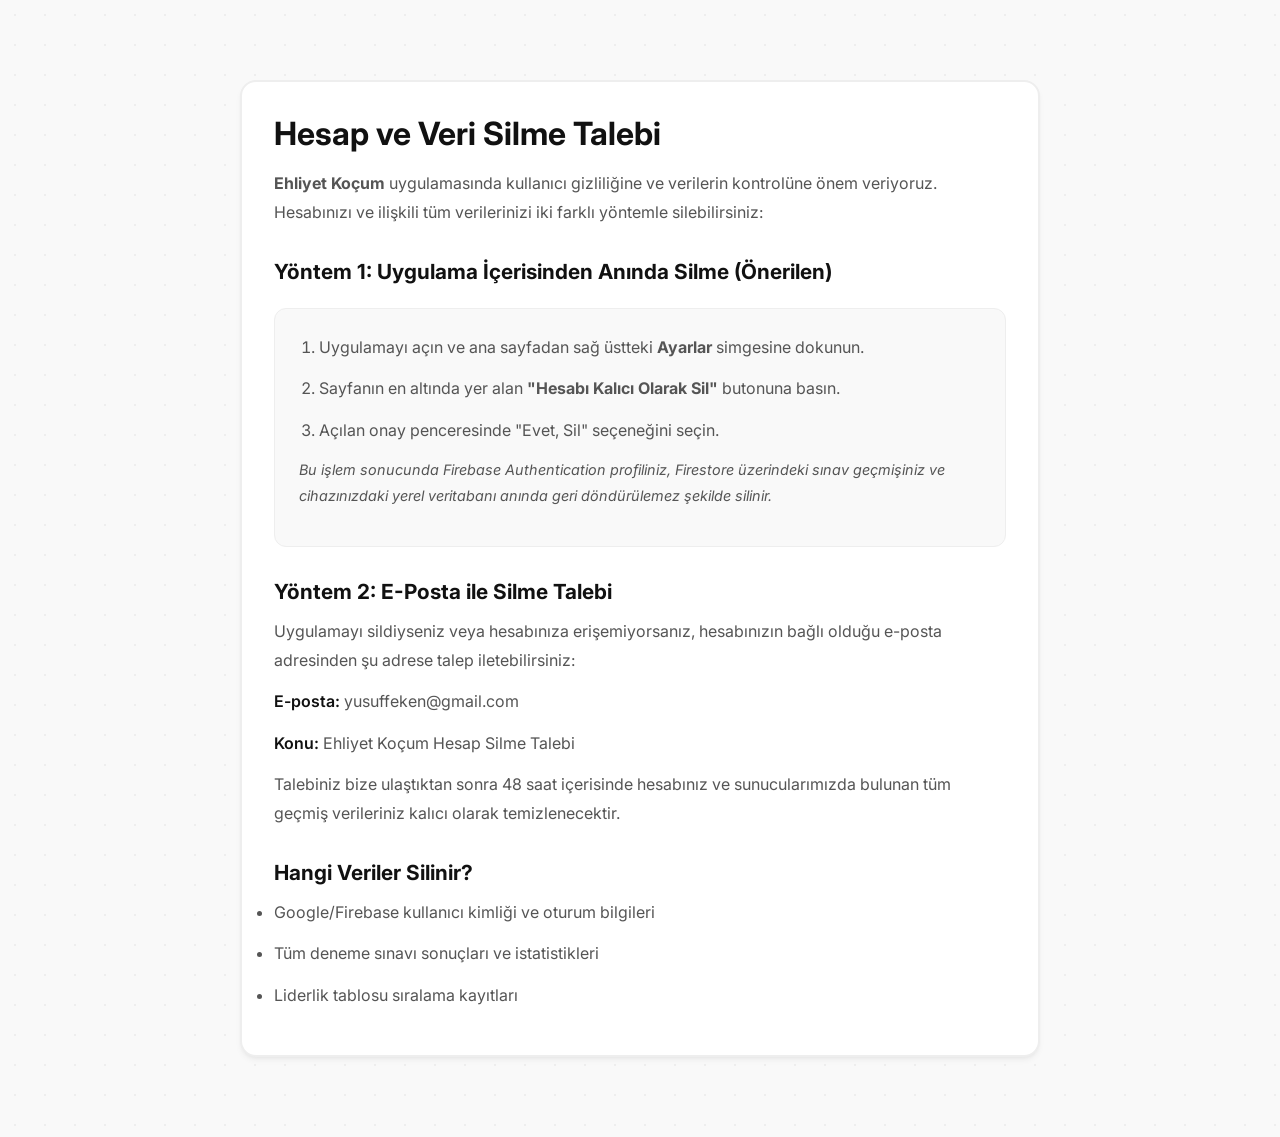
==== delete-account.html @ d31aae61 "Create delete-account.html" ====
<!DOCTYPE html>
<html lang="tr">
<head>
    <meta charset="UTF-8">
    <meta name="viewport" content="width=device-width, initial-scale=1.0">
    <title>Hesap ve Veri Silme Talebi - Ehliyet Koçum</title>
    <link rel="stylesheet" href="style.css">
    <link rel="preconnect" href="https://fonts.googleapis.com">
    <link rel="preconnect" href="https://fonts.gstatic.com" crossorigin>
    <link href="https://fonts.googleapis.com/css2?family=Inter:wght@400;500;600;700&display=swap" rel="stylesheet">
    <style>
        .delete-container { max-width: 800px; margin: 3rem auto; }
        .delete-container h1 { margin-bottom: 1rem; color: var(--heading-color); }
        .delete-container h2 { margin-top: 2rem; margin-bottom: 0.8rem; font-size: 1.3rem; color: var(--heading-color); }
        .delete-container p, .delete-container li { line-height: 1.8; color: var(--text-color); margin-bottom: 0.8rem; }
        .step-box { background-color: var(--background-color); border: 1px solid var(--border-color); border-radius: 12px; padding: 1.5rem; margin: 1.5rem 0; }
        .contact-highlight { font-weight: 600; color: var(--heading-color); }
    </style>
</head>
<body>
    <div class="page-wrapper">
        <main class="delete-container card">
            <h1>Hesap ve Veri Silme Talebi</h1>
            <p><strong>Ehliyet Koçum</strong> uygulamasında kullanıcı gizliliğine ve verilerin kontrolüne önem veriyoruz. Hesabınızı ve ilişkili tüm verilerinizi iki farklı yöntemle silebilirsiniz:</p>

            <h2>Yöntem 1: Uygulama İçerisinden Anında Silme (Önerilen)</h2>
            <div class="step-box">
                <ol style="margin-left: 20px;">
                    <li>Uygulamayı açın ve ana sayfadan sağ üstteki <strong>Ayarlar</strong> simgesine dokunun.</li>
                    <li>Sayfanın en altında yer alan <strong>"Hesabı Kalıcı Olarak Sil"</strong> butonuna basın.</li>
                    <li>Açılan onay penceresinde "Evet, Sil" seçeneğini seçin.</li>
                </ol>
                <p style="margin-top: 10px; font-size: 0.9rem;"><em>Bu işlem sonucunda Firebase Authentication profiliniz, Firestore üzerindeki sınav geçmişiniz ve cihazınızdaki yerel veritabanı anında geri döndürülemez şekilde silinir.</em></p>
            </div>

            <h2>Yöntem 2: E-Posta ile Silme Talebi</h2>
            <p>Uygulamayı sildiyseniz veya hesabınıza erişemiyorsanız, hesabınızın bağlı olduğu e-posta adresinden şu adrese talep iletebilirsiniz:</p>
            <p><span class="contact-highlight">E-posta:</span> yusuffeken@gmail.com</p>
            <p><span class="contact-highlight">Konu:</span> Ehliyet Koçum Hesap Silme Talebi</p>
            <p>Talebiniz bize ulaştıktan sonra 48 saat içerisinde hesabınız ve sunucularımızda bulunan tüm geçmiş verileriniz kalıcı olarak temizlenecektir.</p>

            <h2>Hangi Veriler Silinir?</h2>
            <ul>
                <li>Google/Firebase kullanıcı kimliği ve oturum bilgileri</li>
                <li>Tüm deneme sınavı sonuçları ve istatistikleri</li>
                <li>Liderlik tablosu sıralama kayıtları</li>
            </ul>
        </main>
    </div>
</body>
</html>
---- style.css ----
:root {
    --background-color: #f9f9f9; --surface-color: #ffffff; --border-color: #eeeeee;
    --heading-color: #111111; --text-color: #555555; --primary-color: #000000;
    --shadow-color: rgba(0, 0, 0, 0.05); --glow-button-color: rgba(0, 0, 0, 0.25); 
    --online-color: #3ba55d; --idle-color: #faa61a; --dnd-color: #ed4245; --offline-color: #747f8d;
    --ready-color: #6366f1;
}
body.dark-theme {
    --background-color: #151515; --surface-color: #1e1e1e; --border-color: #444444;
    --heading-color: #f5f5f5; --text-color: #999999; --primary-color: #ffffff;
    --shadow-color: rgba(0, 0, 0, 0.2); --glow-button-color: rgba(255, 255, 255, 0.2);
}


.status-badge.ready { background-color: #6366f11a; color: var(--ready-color); }
.status-badge.ready::before { content: ''; width: 8px; height: 8px; border-radius: 50%; background-color: var(--ready-color); margin-right: 0.5rem; }

.project-link-btn {
    display: inline-flex;
    align-items: center;
    gap: 8px;
    margin-top: 1.2rem;
    padding: 8px 16px;
    background-color: var(--background-color);
    border: 1px solid var(--border-color);
    border-radius: 8px;
    text-decoration: none;
    color: var(--heading-color);
    font-size: 0.85rem;
    font-weight: 600;
    transition: all 0.3s ease;
}

.project-link-btn i {
    font-size: 1rem;
    color: #0077b5;
}

.project-link-btn:hover {
    border-color: var(--heading-color);
    transform: translateY(-2px);
    box-shadow: 0 4px 10px var(--shadow-color);
}

.venture-card {
    border-left: 4px solid var(--primary-color);
}


* { margin: 0; padding: 0; box-sizing: border-box; }
html { scroll-behavior: smooth; }
body {
    font-family: 'Inter', sans-serif;
    background-color: var(--background-color); color: var(--text-color);
    transition: background-color 0.3s ease, color 0.3s ease;
    background-image: radial-gradient(var(--border-color) 1px, transparent 1px);
    background-size: 30px 30px;
}

.page-wrapper { max-width: 1100px; margin: 0 auto; padding: 2rem; }

.card {
    background-color: var(--surface-color); border: 2px solid var(--border-color);
    border-radius: 16px; padding: 2rem; margin-bottom: 2rem;
    box-shadow: 0 4px 6px -1px var(--shadow-color), 0 2px 4px -2px var(--shadow-color);
    transition: all 0.3s ease-in-out;
}
.card:hover { transform: translateY(-5px); box-shadow: 0 10px 15px -3px var(--shadow-color), 0 4px 6px -4px var(--shadow-color); }

header.card { 
    padding: 0.6rem 2rem; position: sticky; top: 2rem; z-index: 100; margin-bottom: 2rem; 
    transition: all 0.4s ease-in-out; 
}
header.scrolled { 
    max-width: 350px; margin-left: auto; margin-right: auto; 
    backdrop-filter: blur(10px); 
    background-color: color-mix(in srgb, var(--surface-color) 90%, transparent); 
    border-radius: 50px; 
}
.header-content { display: flex; justify-content: space-between; align-items: center; position: relative; }
.logo { font-size: 1.5rem; font-weight: 700; color: var(--heading-color); text-decoration: none; }

.header-actions { display: flex; align-items: center; gap: 0.8rem; }
#theme-toggle, #menu-toggle, #lang-toggle { 
    background: transparent; border: 2px solid var(--border-color); color: var(--text-color); 
    width: 40px; height: 40px; font-size: 1.2rem; border-radius: 12px; cursor: pointer; 
    display: flex; align-items: center; justify-content: center; transition: all 0.3s ease; 
}
#lang-toggle { font-size: 0.9rem; font-weight: 700; letter-spacing: 0.5px; }

#theme-toggle:hover, #menu-toggle:hover, #lang-toggle:hover { 
    color: var(--primary-color); border-color: var(--primary-color); transform: scale(1.1); 
    background-color: var(--background-color);
}
#theme-toggle .fa-sun { display: none; }
.dark-theme #theme-toggle .fa-sun { display: block; }
.dark-theme #theme-toggle .fa-moon { display: none; }

header.scrolled #menu-toggle { display: none !important; }
header.scrolled .nav-dropdown { display: none !important; }

.nav-dropdown {
    position: absolute; top: 70px; right: 0; width: 200px;
    background-color: var(--surface-color); border: 2px solid var(--border-color);
    border-radius: 12px; padding: 1rem; display: flex; flex-direction: column; gap: 0.8rem;
    box-shadow: 0 10px 25px var(--shadow-color);
    opacity: 0; transform: translateY(-10px); pointer-events: none; transition: all 0.3s ease;
}
.nav-dropdown.active { opacity: 1; transform: translateY(0); pointer-events: all; }
.nav-link { 
    color: var(--text-color); text-decoration: none; font-weight: 500; font-size: 1rem; 
    padding: 8px 12px; border-radius: 8px; transition: background-color 0.2s, color 0.2s;
    text-align: right;
}
.nav-link:hover { color: var(--heading-color); background-color: var(--background-color); }

#about { margin-top: 0; }
.about-content { display: flex; align-items: center; gap: 3rem; }
.text-content { flex: 2; display: flex; flex-direction: column; }
.profile-image-container { flex: 1; max-width: 220px; align-self: center; border-radius: 12px; overflow: hidden; }
.profile-image-container img { width: 100%; height: 100%; object-fit: cover; }
.text-content h1 { font-size: 2.5rem; color: var(--heading-color); }
.text-content .subtitle { font-size: 1.2rem; margin-bottom: 1rem; }
.text-content .description { line-height: 1.7; margin-bottom: 2rem; }

.cta-button { background-color: var(--primary-color); color: var(--background-color); display: inline-block; text-decoration: none; padding: 12px 24px; border-radius: 8px; font-weight: 500; align-self: flex-start; position: relative; overflow: hidden; transition: transform 0.3s ease, box-shadow 0.3s ease; }
.cta-button::after { content: ''; position: absolute; top: 0; left: -150%; width: 100%; height: 100%; transform: skewX(-25deg); background: linear-gradient(to right, transparent, rgba(255, 255, 255, 0.4), transparent); transition: left 0.8s ease; }
.cta-button:hover { transform: scale(1.05) translateY(-2px); box-shadow: 0 10px 25px var(--glow-button-color); }
.cta-button:hover::after { left: 150%; }

.status-container { display: flex; align-items: center; flex-wrap: wrap; gap: 1rem; margin-bottom: 1rem; }
.status-badge { display: inline-flex; align-items: center; padding: 4px 10px; border-radius: 20px; font-size: 0.9rem; font-weight: 500; transition: all 0.3s ease; }
.status-badge .status-dot { width: 8px; height: 8px; border-radius: 50%; margin-right: 0.5rem; }
.status-badge.online { background-color: #3ba55d1a; color: var(--online-color); }
.status-badge.online .status-dot { background-color: var(--online-color); }
.status-badge.idle { background-color: #faa61a1a; color: var(--idle-color); }
.status-badge.idle .status-dot { background-color: var(--idle-color); }
.status-badge.dnd { background-color: #ed42451a; color: var(--dnd-color); }
.status-badge.dnd .status-dot { background-color: var(--dnd-color); }
.status-badge.offline { background-color: #747f8d1a; color: var(--offline-color); }
.status-badge.offline .status-dot { background-color: var(--offline-color); }
#spotify-now-playing { display: flex; align-items: center; gap: 0.5rem; font-size: 0.9rem; }
#spotify-now-playing .fab.fa-spotify { color: #1DB954; font-size: 1.2rem; }
#spotify-now-playing a { color: var(--heading-color); text-decoration: none; font-weight: 600; }

.grid-container { display: grid; grid-template-columns: 1fr 1fr; gap: 2rem; }
.section-title { font-size: 1.2rem; color: var(--heading-color); margin-bottom: 1.5rem; }

#experiences ul { list-style: none; }
.experience-item { padding-bottom: 1rem; margin-bottom: 1rem; border-bottom: 1px solid var(--border-color); }
.experience-item:last-child { border-bottom: none; margin-bottom: 0; }
.experience-item h3 { font-size: 1rem; color: var(--heading-color); }

.projects-grid { display: grid; grid-template-columns: repeat(auto-fit, minmax(250px, 1fr)); gap: 1.5rem; }
.project-card {
    background-color: var(--background-color); border: 1px solid var(--border-color);
    padding: 1.2rem; border-radius: 12px; transition: transform 0.3s ease, border-color 0.3s;
}
.project-card:hover { transform: translateY(-3px); border-color: var(--heading-color); }
.project-header { display: flex; justify-content: space-between; align-items: center; margin-bottom: 0.8rem; }
.project-header h3 { font-size: 1.1rem; color: var(--heading-color); margin: 0; }
.project-desc { font-size: 0.9rem; color: var(--text-color); margin-bottom: 1rem; line-height: 1.5; }
.project-techs { display: flex; gap: 0.5rem; flex-wrap: wrap; }
.project-techs span {
    font-size: 0.75rem; padding: 2px 8px; background-color: var(--surface-color);
    border: 1px solid var(--border-color); border-radius: 6px; color: var(--text-color);
}

.social-links { display: flex; flex-direction: column; gap: 1rem; }
.social-links a { text-decoration: none; color: var(--text-color); font-weight: 500; }
.social-links i { margin-right: 0.5rem; color: var(--heading-color); }
.repo-table { width: 100%; border-collapse: collapse; }
.repo-table td { padding: 1rem 0; vertical-align: middle; border-bottom: 1px solid var(--border-color); }
.repo-table td a { color: var(--heading-color); text-decoration: none; font-weight: 600; }
.repo-table td:last-child { text-align: right; }
.language-cell { display: flex; align-items: center; justify-content: flex-end; font-size: 0.9rem; }
.language-dot { width: 12px; height: 12px; border-radius: 50%; margin-right: 0.5rem; }

.tech-category { margin-bottom: 2rem; }
.tech-category:last-child { margin-bottom: 0; }
.tech-category h3 {
    font-size: 1rem; color: var(--text-color); margin-bottom: 1rem;
    font-weight: 600; letter-spacing: 0.5px; opacity: 0.8;
}
.tech-list { display: flex; flex-wrap: wrap; gap: 0.8rem; }
.tech-item { display: flex; align-items: center; gap: 0.5rem; padding: 8px 16px; background-color: var(--background-color); border: 1px solid var(--border-color); border-radius: 8px; font-weight: 500; }
.tech-item i { font-size: 1.5rem; color: var(--heading-color); }

.competency-list { display: flex; flex-wrap: wrap; gap: 0.8rem; }
.competency-badge {
    padding: 8px 16px; border-radius: 20px; font-size: 0.9rem; font-weight: 500;
    background-color: var(--background-color); border: 1px solid var(--border-color);
    color: var(--heading-color); transition: all 0.3s ease;
    box-shadow: 0 2px 4px rgba(0,0,0,0.02);
}
.competency-badge:hover { border-color: var(--heading-color); transform: translateY(-2px); }

.contact-container { display: grid; grid-template-columns: 1fr 1.5fr; gap: 3rem; }
.contact-info h3 { font-size: 1.5rem; margin-bottom: 1rem; color: var(--heading-color); }
.contact-info p { margin-bottom: 2rem; line-height: 1.6; }
.contact-methods { display: flex; flex-direction: column; gap: 1rem; }
.method-item { display: flex; align-items: center; gap: 1rem; font-weight: 500; }
.method-item i { width: 40px; height: 40px; display: flex; align-items: center; justify-content: center; background-color: var(--background-color); border-radius: 8px; border: 1px solid var(--border-color); color: var(--heading-color); }

.contact-form .form-group { margin-bottom: 1.2rem; }
.contact-form label { display: block; margin-bottom: 0.5rem; font-size: 0.9rem; font-weight: 500; color: var(--heading-color); }
.contact-form input, .contact-form textarea {
    width: 100%; padding: 12px; border-radius: 8px;
    background-color: var(--background-color); border: 1px solid var(--border-color);
    color: var(--heading-color); font-family: 'Inter', sans-serif; font-size: 0.95rem;
    transition: border-color 0.3s, box-shadow 0.3s;
}
.contact-form input:focus, .contact-form textarea:focus {
    outline: none; border-color: var(--heading-color);
    box-shadow: 0 0 0 3px var(--shadow-color);
}
.form-submit { width: 100%; border: none; cursor: pointer; font-size: 1rem; display: flex; justify-content: center; gap: 0.5rem; align-items: center; }

.fade-in { opacity: 0; transform: translateY(20px); transition: opacity 0.6s ease-out, transform 0.6s ease-out; }
.fade-in.show { opacity: 1; transform: translateY(0); }

#back-to-top {
    position: fixed; bottom: 30px; right: 30px;
    width: 45px; height: 45px; border-radius: 50%;
    background-color: var(--heading-color); color: var(--background-color);
    border: none; cursor: pointer; font-size: 1.2rem;
    box-shadow: 0 4px 10px var(--shadow-color);
    opacity: 0; pointer-events: none; transition: all 0.3s ease; z-index: 90;
}
#back-to-top.visible { opacity: 1; pointer-events: all; transform: translateY(0); }
#back-to-top:hover { transform: translateY(-5px); }

@media (max-width: 768px) {
    .page-wrapper { padding: 1rem; }
    header.card { top: 1rem; }
    .about-content { flex-direction: column; text-align: center; }
    .profile-image-container { margin: 1rem 0; width: 180px; height: auto; max-width: 100%; }
    .text-content .cta-button { align-self: center; }
    .grid-container { grid-template-columns: 1fr; }
    .contact-container { grid-template-columns: 1fr; gap: 2rem; }
}
.ventures-grid {
    display: grid;
    grid-template-columns: 1fr 1fr;
    gap: 2rem;
}

.venture-card {
    background-color: var(--background-color);
    border: 1px solid var(--border-color);
    border-radius: 20px;
    padding: 2.5rem 1.5rem;
    position: relative;
    display: flex;
    flex-direction: column;
    align-items: center;
    text-align: center;
    transition: all 0.4s cubic-bezier(0.175, 0.885, 0.32, 1.275);
    overflow: hidden;
}

.venture-card:hover {
    transform: translateY(-8px);
    border-color: var(--heading-color);
    box-shadow: 0 15px 30px var(--shadow-color);
}

.venture-card::before {
    content: '';
    position: absolute;
    left: 0;
    top: 0;
    height: 100%;
    width: 6px;
    background-color: var(--primary-color);
    opacity: 0.8;
}

.venture-badge {
    position: absolute;
    top: 15px;
    right: 15px;
    font-size: 0.7rem;
    font-weight: 800;
    text-transform: uppercase;
    background-color: var(--primary-color);
    color: var(--background-color);
    padding: 4px 10px;
    border-radius: 50px;
    letter-spacing: 1px;
}

.venture-logo-container {
    width: 90px;
    height: 90px;
    background-color: var(--surface-color);
    border: 2px solid var(--border-color);
    border-radius: 24px;
    display: flex;
    align-items: center;
    justify-content: center;
    margin-bottom: 1.5rem;
    box-shadow: 0 8px 16px var(--shadow-color);
    transition: all 0.3s ease;
}

.venture-logo-container img {
    width: 100%;
    height: 100%;
    object-fit: contain;
    padding: 10px;
}

.venture-logo-container i {
    font-size: 2.5rem;
    color: var(--heading-color);
}

.venture-card:hover .venture-logo-container {
    transform: scale(1.1) rotate(5deg);
    border-color: var(--primary-color);
}

.venture-info h3 {
    font-size: 1.5rem;
    color: var(--heading-color);
    margin-bottom: 0.8rem;
}

.venture-link {
    margin-top: 1.5rem;
    display: inline-flex;
    align-items: center;
    gap: 8px;
    font-size: 0.9rem;
    font-weight: 700;
    color: var(--heading-color);
    text-decoration: none;
    border-bottom: 2px solid transparent;
    transition: all 0.3s ease;
}

.venture-link:hover {
    border-color: var(--primary-color);
    gap: 12px;
}

@media (max-width: 768px) {
    .ventures-grid {
        grid-template-columns: 1fr;
    }
}
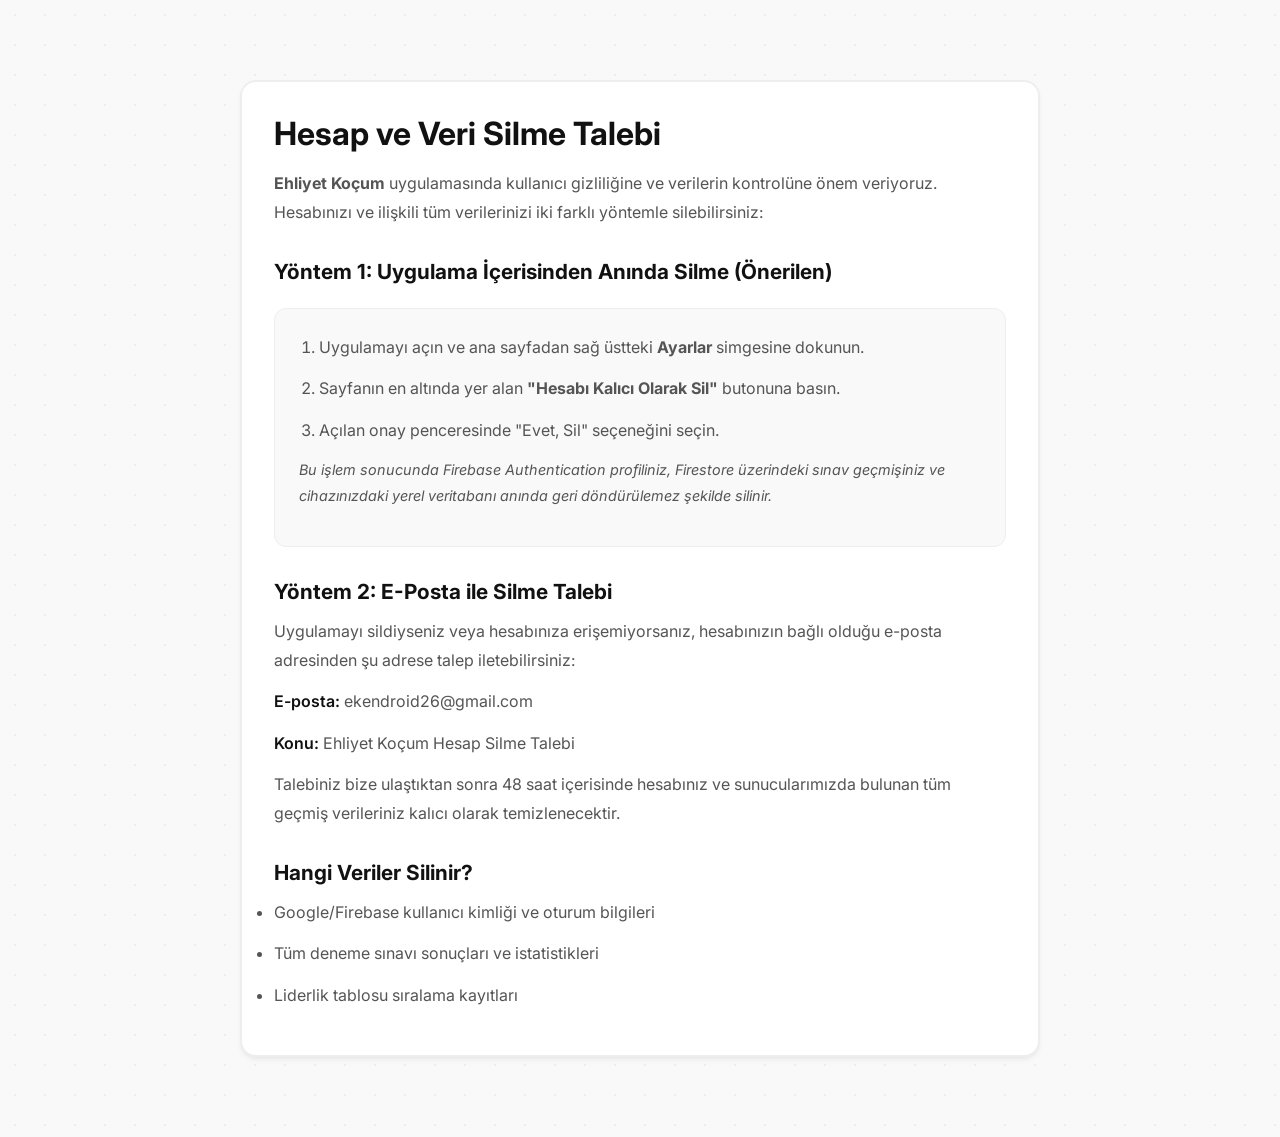
==== commit cde380b8: "Update delete-account.html" ====
--- a/delete-account.html
+++ b/delete-account.html
@@ -35,7 +35,7 @@
 
             <h2>Yöntem 2: E-Posta ile Silme Talebi</h2>
             <p>Uygulamayı sildiyseniz veya hesabınıza erişemiyorsanız, hesabınızın bağlı olduğu e-posta adresinden şu adrese talep iletebilirsiniz:</p>
-            <p><span class="contact-highlight">E-posta:</span> yusuffeken@gmail.com</p>
+            <p><span class="contact-highlight">E-posta:</span> ekendroid26@gmail.com</p>
             <p><span class="contact-highlight">Konu:</span> Ehliyet Koçum Hesap Silme Talebi</p>
             <p>Talebiniz bize ulaştıktan sonra 48 saat içerisinde hesabınız ve sunucularımızda bulunan tüm geçmiş verileriniz kalıcı olarak temizlenecektir.</p>
 
